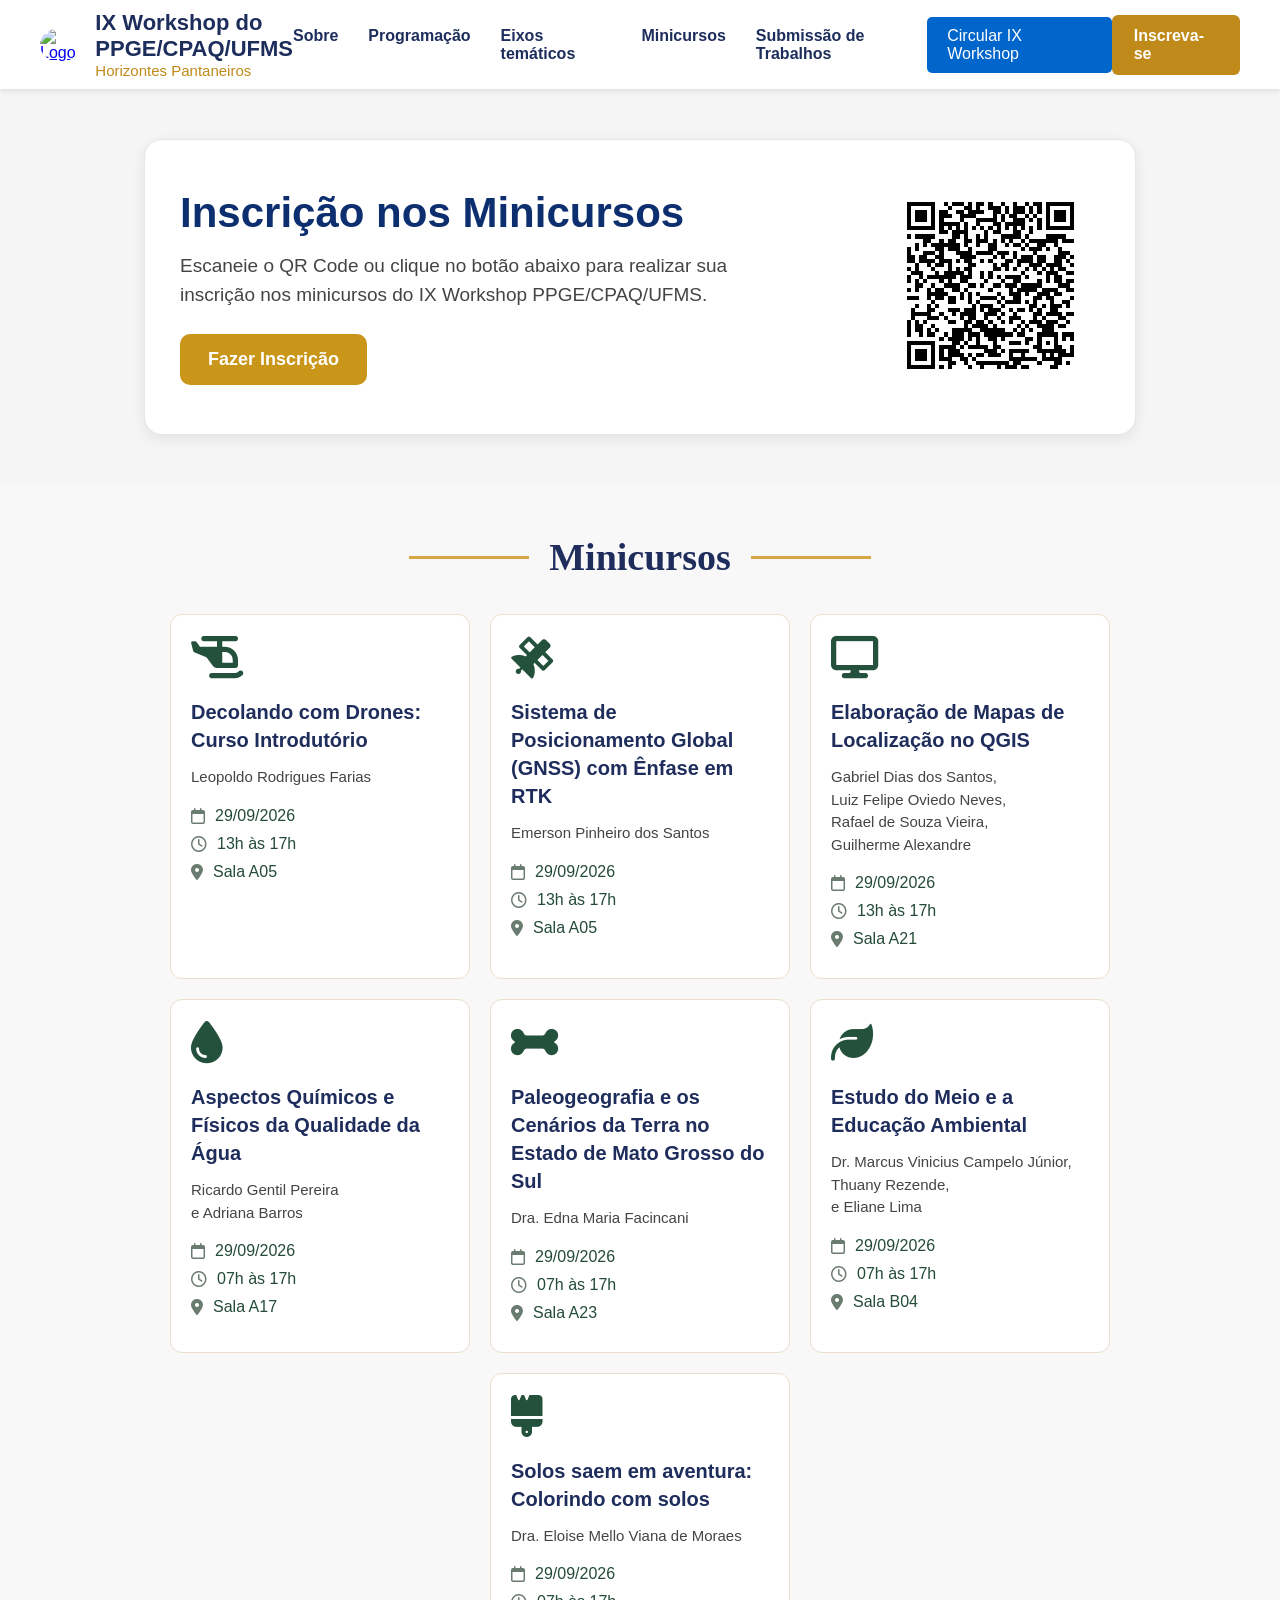
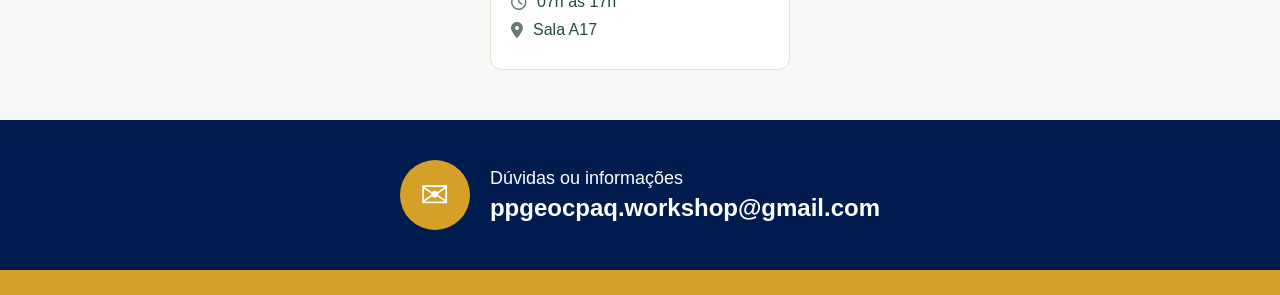
==== cursos.html @ 5948226b "Correções" ====
<!DOCTYPE html>
<html lang="pt-BR">
<head>
    <meta charset="UTF-8">
    <meta name="viewport" content="width=device-width, initial-scale=1.0">
    <title>IX Workshop do PPGEP/CPAQ/UFMS</title>
    <link rel="icon" href="img/logo2.png" type="image/png">
    <link rel="stylesheet" href="css/Style.css">
</head>
<body>
    <header>
    <div class="menu">

      <div class="logo-area">
        <a href="index.html">
        <img src="img/logo2.png" alt="Logo">
          </a>
        <div class="titulo">
          <h1>IX Workshop do<br>PPGE/CPAQ/UFMS</h1>
          <p>Horizontes Pantaneiros</p>
        </div>
      </div>
<button class="menu-toggle" onclick="document.querySelector('nav').classList.toggle('aberto')">
        <span></span>
        <span></span>
        <span></span>
      </button>

      <nav>
        <ul>
          <li><a href="sobre.html">Sobre</a></li>
          <li><a href="programacao.html">Programação</a></li>
          <li><a href="eixos.html">Eixos temáticos</a></li>
          <li><a href="cursos.html">Minicursos</a></li>
          <li><a href="submissao.html">Submissão de Trabalhos</a></li>
        </ul>
      </nav>
      <a href="docs/Circular_IX_Workshop.pdf" download class="circular">Circular IX Workshop</a>
      <a href="https://link.ufms.br/ixworkshop" class="btn">Inscreva-se</a>

    </div>
  </header>

  <main>

    <section class="inscricao-minicursos">

    <div class="inscricao-box">

        <div class="inscricao-texto">
            <h2>Inscrição nos Minicursos</h2>

            <p>
                Escaneie o QR Code ou clique no botão abaixo para realizar
                sua inscrição nos minicursos do IX Workshop PPGE/CPAQ/UFMS.
            </p>

            <a 
                href="https://link.ufms.br/inscminicursos"
                target="_blank"
                class="btn-inscricao-mini"
            >
                Fazer Inscrição
            </a>
        </div>

        <div class="qrcode-area">
            <img src="img/QRCodeMiniCursos.jpeg" alt="QR Code inscrição minicursos">
        </div>

    </div>

</section>
    <!-- FONT AWESOME -->
<link rel="stylesheet"
href="https://cdnjs.cloudflare.com/ajax/libs/font-awesome/6.5.1/css/all.min.css"/>

<section class="minicursos">

  <!-- TÍTULO -->
  <div class="minicursos-titulo">
    <div class="minicursos-linha"></div>
    <h2>Minicursos</h2>
    <div class="minicursos-linha"></div>
  </div>

  <!-- CARDS -->
  <div class="minicursos-cards">

    <!-- CARD 1 -->
    <div class="minicursos-card">

      <div class="minicursos-icone">
       <i class="fa-solid fa-helicopter"></i>
      </div>

      <h3>Decolando com Drones: Curso Introdutório</h3>

      <p class="minicursos-professor">
        Leopoldo Rodrigues Farias
      </p>

      <div class="minicursos-info">
        <p><i class="fa-regular fa-calendar"></i> 29/09/2026</p>
        <p><i class="fa-regular fa-clock"></i> 13h às 17h</p>
        <p><i class="fa-solid fa-location-dot"></i> Sala A05</p>
      </div>

    </div>

    <!-- CARD 2 -->
    <div class="minicursos-card">

      <div class="minicursos-icone">
        <i class="fa-solid fa-satellite"></i>
      </div>

      <h3>
        Sistema de Posicionamento Global (GNSS) com Ênfase em RTK
      </h3>

      <p class="minicursos-professor">
        Emerson Pinheiro dos Santos
      </p>

      <div class="minicursos-info">
        <p><i class="fa-regular fa-calendar"></i> 29/09/2026</p>
        <p><i class="fa-regular fa-clock"></i> 13h às 17h</p>
        <p><i class="fa-solid fa-location-dot"></i> Sala A05</p>
      </div>

    </div>

    <!-- CARD 3 -->
    <div class="minicursos-card">

      <div class="minicursos-icone">
        <i class="fa-solid fa-display"></i>
      </div>
      <h3>
        Elaboração de Mapas de Localização no QGIS
      </h3>
      <p class="minicursos-professor">
        Gabriel Dias dos Santos,<br>
        Luiz Felipe Oviedo Neves,<br>
        Rafael de Souza Vieira,<br>
        Guilherme Alexandre
      </p>
      <div class="minicursos-info">
        <p><i class="fa-regular fa-calendar"></i> 29/09/2026</p>
        <p><i class="fa-regular fa-clock"></i> 13h às 17h</p>
        <p><i class="fa-solid fa-location-dot"></i> Sala A21</p>
      </div>
    </div>

    <!-- CARD 4 -->
    <div class="minicursos-card">

      <div class="minicursos-icone">
        <i class="fa-solid fa-droplet"></i>
      </div>
      <h3>
        Aspectos Químicos e Físicos da Qualidade da Água
      </h3>
      <p class="minicursos-professor">
        Ricardo Gentil Pereira<br>
        e Adriana Barros
      </p>
      <div class="minicursos-info">
        <p><i class="fa-regular fa-calendar"></i> 29/09/2026</p>
        <p><i class="fa-regular fa-clock"></i> 07h às 17h</p>
        <p><i class="fa-solid fa-location-dot"></i> Sala A17</p>
      </div>
    </div>
    <!-- CARD 5 -->
    <div class="minicursos-card">

      <div class="minicursos-icone">
        <i class="fa-solid fa-bone"></i>
      </div>
      <h3>
        Paleogeografia e os Cenários da Terra no Estado de Mato Grosso do Sul
      </h3>
      <p class="minicursos-professor">
        Dra. Edna Maria Facincani
      </p>
      <div class="minicursos-info">
        <p><i class="fa-regular fa-calendar"></i> 29/09/2026</p>
        <p><i class="fa-regular fa-clock"></i> 07h às 17h</p>
        <p><i class="fa-solid fa-location-dot"></i> Sala A23</p>
      </div>
    </div>
    <!-- CARD 6 -->
    <div class="minicursos-card">

      <div class="minicursos-icone">
        <i class="fa-solid fa-leaf"></i>
      </div>
      <h3>
        Estudo do Meio e a Educação Ambiental
      </h3>
      <p class="minicursos-professor">
        Dr.  Marcus Vinicius Campelo Júnior,<br>
        Thuany Rezende,<br>
        e Eliane Lima
      </p>
      <div class="minicursos-info">
        <p><i class="fa-regular fa-calendar"></i> 29/09/2026</p>
        <p><i class="fa-regular fa-clock"></i> 07h às 17h</p>
        <p><i class="fa-solid fa-location-dot"></i> Sala B04</p>
      </div>
    </div>
    <!-- CARD 7 -->
    <div class="minicursos-card">

      <div class="minicursos-icone">
        <i class="fa-solid fa-brush"></i>
      </div>
      <h3>
        Solos saem em aventura: Colorindo com solos
      </h3>
      <p class="minicursos-professor">
        Dra. Eloise Mello Viana de Moraes
      </p>
      <div class="minicursos-info">
        <p><i class="fa-regular fa-calendar"></i> 29/09/2026</p>
        <p><i class="fa-regular fa-clock"></i> 07h às 17h</p>
        <p><i class="fa-solid fa-location-dot"></i> Sala A17</p>
      </div>
    </div>
  </div>
</section>
  </main>

  <footer class="rodape">
  <div class="conteudo-rodape">
    <div class="bloco esquerda">
      <div class="icone">
        ✉
      </div>
      <div class="texto">
        <p>Dúvidas ou informações</p>
        <h2>ppgeocpaq.workshop@gmail.com</h2>
      </div>
    </div>
  </div>
  <div class="faixa"></div>
  </footer>
</body>
</html>
---- css/Style.css ----
/*========================
Comun em todas as paginas
==========================*/
    *{
      margin: 0;
      padding: 0;
      box-sizing: border-box;
      font-family: Arial, Helvetica, sans-serif;
    }

    body{
      background: #f5f5f5;
      min-height: 100vh;
      display: flex;
      flex-direction: column;
    }

    header{
      width: 100%;
      background: white;
      box-shadow: 0 2px 5px rgba(0,0,0,0.1);
      padding: 10px 40px;
    }

    .menu{
      display: flex;
      align-items: center;
      justify-content: space-between;
    }

    .logo-area{
      display: flex;
      align-items: center;
      gap: 15px;
    }

    .logo-area img{
      width: 70px;
      height: 70px;
      border-radius: 50%;
    }

    .titulo h1{
      font-size: clamp(16px, 2.5vw, 22px);
      color: #1d2d5c;
    }

    .titulo p{
      color: #c08a1a;
      font-size: clamp(13px, 1.5vw, 15px);
    }

    /* LINKS */
    nav ul{
      display: flex;
      list-style: none;
      gap: 30px;
    }

    nav a{
      text-decoration: none;
      color: #1d2d5c;
      font-weight: bold;
      transition: 0.3s;
    }

    nav a:hover{
      color: #c08a1a;
    }

    /* MENU HAMBURGUER */
    .menu-toggle{
      display: none;
      flex-direction: column;
      cursor: pointer;
      gap: 5px;
      background: none;
      border: none;
      padding: 5px;
    }

    .menu-toggle span{
      display: block;
      width: 25px;
      height: 3px;
      background: #1d2d5c;
      border-radius: 3px;
      transition: 0.3s;
    }

    .circular{
      background: #0066cc;
      color: white;
      padding: 10px 20px;
      text-decoration: none;
      border-radius: 5px;
    }

    .btn-template{
      display: inline-block;
      background-color: #0056b3;
      color: white;
      padding: 12px 24px;
      border-radius: 8px;
      text-decoration: none;
      font-weight: bold;
      transition: 0.3s;
    }

    .btn-template:hover{
      background-color: #003d82;
    }

    .btn{
      background: #c08a1a;
      color: white;
      padding: 12px 22px;
      border-radius: 6px;
      text-decoration: none;
      font-weight: bold;
      transition: 0.3s;
    }

    .btn:hover{
      background: #a87410;
    }

    main{
      flex: 1;
    }

    .rodape{
      width: 100%;
      background: #001b4e;
      color: white;
      font-family: Arial, Helvetica, sans-serif;
    }

    .conteudo-rodape{
      display: flex;
      justify-content: center;
      align-items: center;
      gap: 50px;
      padding: 40px 80px;
      flex-wrap: wrap;
    }

    .bloco{
      display: flex;
      align-items: center;
      gap: 20px;
    }

    .icone{
      width: 70px;
      height: 70px;
      background: #d4a028;
      border-radius: 50%;
      display: flex;
      justify-content: center;
      align-items: center;
      font-size: 35px;
      flex-shrink: 0;
    }

    .texto p{
      font-size: 18px;
      margin-bottom: 5px;
    }

    .texto h2{
      font-size: 24px;
    }

    .faixa{
      width: 100%;
      height: 25px;
      background: #d4a028;
    }

/*===================
Pagina inicial
=====================*/
    #desclog{
      width: 100%;
      height: auto;
      display: block;
    }
    /* 
   REVISTAS PARCEIRAS
 */

.revistas{
    padding: 50px 20px;
    background: #ffffff;
}

.revistas-grid{
    max-width: 1400px;
    margin: 0 auto;

    display: grid;
    grid-template-columns: repeat(auto-fit, minmax(220px, 1fr));
    gap: 25px;
}

.revista-card{
    background: #fff;
    border: 1px solid #eadfcb;
    border-radius: 12px;

    height: 170px;

    display: flex;
    justify-content: center;
    align-items: center;

    padding: 20px;

    transition: .3s;
}

.revista-card:hover{
    transform: translateY(-5px);
    box-shadow: 0 5px 15px rgba(0,0,0,.1);
}

.revista-card img{
    width: 100%;
    height: 100%;
    object-fit: contain;
}
/*=====================
Pagina Sobre
========================*/

    .sobre{
      width: 100%;
      min-height: 600px;
      position: relative;
      display: flex;
      justify-content: center;
      align-items: center;
      padding: 80px 20px;
      background: #f8f8f8;
      overflow: hidden;
    }

    /* ONDAS ESQUERDA */
    .ondas{
      position: absolute;
      left: 0;
      top: 0;
      width: 350px;
      height: 100%;
      background-image: url("../img/ondas.png");
      background-repeat: no-repeat;
      background-size: cover;
      opacity: 0.15;
    }

    /* CONTEÚDO */
    .conteudo-sobre{
      max-width: 700px;
      margin: 0 auto;
      z-index: 2;
    }

    .conteudo-sobre h2{
      text-align: center;
      color: #0c2b63;
      font-size: clamp(28px, 5vw, 40px);
      margin-bottom: 25px;
      position: relative;
    }

    /* LINHAS AO LADO DO TÍTULO */
    .conteudo-sobre h2::before,
    .conteudo-sobre h2::after{
      content: "";
      width: 60px;
      height: 3px;
      background: #d4a028;
      position: absolute;
      top: 50%;
    }

    .conteudo-sobre h2::before{
      left: -80px;
    }

    .conteudo-sobre h2::after{
      right: -80px;
    }

    .conteudo-sobre p{
      text-align: justify;
      font-size: clamp(16px, 2vw, 18px);
      line-height: 1.8;
      color: #444;
      margin-bottom: 20px;
    }

    /* GARÇA */
    .garca{
      position: absolute;
      right: 80px;
      bottom: 80px;
      opacity: 0.9;
    }

    .garca img{
      width: 350px;
    }

/*======================
Pagina Programação
=======================*/
    .programacao{
      width: 100%;
      padding: 80px 20px;
    }

    /* TÍTULO */
    .titulo-programacao{
      display: flex;
      align-items: center;
      justify-content: center;
      gap: 20px;
      margin-bottom: 50px;
      flex-wrap: wrap;
    }

    .titulo-programacao h2{
      font-size: clamp(28px, 5vw, 42px);
      color: #0c2b63;
      text-align: center;
    }

    .linha{
      width: 80px;
      height: 3px;
      background: #d4a028;
    }

    /* CARDS */
    .cards{
      display: flex;
      justify-content: center;
      gap: 25px;
      flex-wrap: wrap;
    }

    /* CARD */
    .card{
      width: 340px;
      border-radius: 12px;
      overflow: hidden;
      border: 1px solid #e7d8b8;
      background: white;
      box-shadow: 0 2px 8px rgba(0,0,0,0.05);
    }

    /* TOPO */
    .topo-card{
      background: #001b5e;
      color: white;
      text-align: center;
      padding: 18px;
      font-size: 20px;
      font-weight: bold;
    }

    /* CONTEÚDO */
    .conteudo-card{
      padding: 30px;
    }

    /* ITEM */
    .item{
      display: flex;
      gap: 25px;
      align-items: flex-start;
    }

    .item h4{
      min-width: 70px;
      color: #0c2b63;
      font-size: 22px;
    }

    .item p{
      color: #333;
      line-height: 1.7;
    }

    /* LINHA */
    .divisor{
      width: 100%;
      height: 1px;
      background: #e5d6b5;
      margin: 25px 0;
    }

/* =========================
   PAGINA EIXOS TEMÁTICOS
========================= */

    .eixos{
      padding: 40px 20px;
      background: #f8f8f8;
    }

    .eixos-titulo{
      display: flex;
      align-items: center;
      justify-content: center;
      gap: 20px;
      margin-bottom: 35px;
      flex-wrap: wrap;
    }

    .eixos-linha{
      width: 120px;
      height: 3px;
      background: #d7a544;
    }

    .eixos-titulo h2{
      font-size: clamp(26px, 4vw, 38px);
      color: #1f2d5c;
      font-family: Georgia, serif;
      text-align: center;
    }

    .eixos-cards{
      display: flex;
      gap: 18px;
      flex-wrap: wrap;
      justify-content: center;
    }

    .eixos-card{
      background: #fff;
      border: 1px solid #eadfcb;
      border-radius: 12px;
      width: 250px;
      padding: 20px;
      display: flex;
      align-items: flex-start;
      gap: 15px;
      transition: 0.3s;
    }

    .eixos-card:hover{
      transform: translateY(-5px);
      box-shadow: 0 5px 15px rgba(0,0,0,0.1);
    }

    .eixos-icone{
      min-width: 55px;
      height: 55px;
      background: #315c24;
      border-radius: 50%;
      display: flex;
      align-items: center;
      justify-content: center;
      color: #fff;
      font-size: 24px;
    }

    .eixos-texto h3{
      color: #315c24;
      font-size: 22px;
      margin-bottom: 8px;
    }

    .eixos-texto p{
      color: #2d2d2d;
      font-size: 16px;
      line-height: 1.4;
      font-weight: 600;
    }

/* =========================
   PAGINA MINICURSOS
========================= */

    .minicursos{
      padding: 50px 20px;
      background: #f8f8f8;
    }

    /* TÍTULO */
    .minicursos-titulo{
      display: flex;
      align-items: center;
      justify-content: center;
      gap: 20px;
      margin-bottom: 35px;
      flex-wrap: wrap;
    }

    .minicursos-linha{
      width: 120px;
      height: 3px;
      background: #d7a544;
    }

    .minicursos-titulo h2{
      font-size: clamp(26px, 4vw, 38px);
      color: #1f2d5c;
      font-family: Georgia, serif;
      text-align: center;
    }

    /* CARDS */
    .minicursos-cards{
      display: flex;
      gap: 20px;
      flex-wrap: wrap;
      justify-content: center;
    }

    .minicursos-card{
      width: 300px;
      background: #fff;
      border: 1px solid #eadfcb;
      border-radius: 12px;
      padding: 20px;
      transition: 0.3s;
    }

    .minicursos-card:hover{
      transform: translateY(-5px);
      box-shadow: 0 5px 15px rgba(0,0,0,0.08);
    }

    /* ÍCONE */
    .minicursos-icone{
      font-size: 42px;
      color: #24513b;
      margin-bottom: 15px;
    }

    /* TÍTULO CARD */
    .minicursos-card h3{
      color: #1f2d5c;
      font-size: 20px;
      line-height: 1.4;
      margin-bottom: 12px;
    }

    /* PROFESSOR */
    .minicursos-professor{
      color: #444;
      font-size: 15px;
      line-height: 1.5;
      margin-bottom: 18px;
    }

    /* INFORMAÇÕES */
    .minicursos-info p{
      color: #244b36;
      font-size: 16px;
      margin-bottom: 10px;
      display: flex;
      align-items: center;
      gap: 10px;
    }

    .minicursos-info i{
      color: #6a7c6f;
    }

    .inscricao-minicursos{
      width: 100%;
      display: flex;
      justify-content: center;
      margin: 50px 0;
      padding: 0 20px;
    }

    .inscricao-box{
      width: 80%;
      background: #ffffff;
      border-radius: 18px;
      padding: 35px;
      display: flex;
      justify-content: space-between;
      align-items: center;
      gap: 40px;
      box-shadow: 0 4px 14px rgba(0,0,0,0.08);
      border: 1px solid #e6e6e6;
      flex-wrap: wrap;
    }

    .inscricao-texto h2{
      font-size: clamp(28px, 4vw, 42px);
      color: #0d2f6f;
      margin-bottom: 15px;
    }

    .inscricao-texto p{
      font-size: clamp(16px, 2vw, 19px);
      color: #444;
      max-width: 600px;
      line-height: 1.5;
      margin-bottom: 25px;
    }

    .btn-inscricao-mini{
      display: inline-block;
      background: #c9961a;
      color: white;
      padding: 15px 28px;
      border-radius: 10px;
      text-decoration: none;
      font-size: 18px;
      font-weight: bold;
      transition: 0.3s;
    }

    .btn-inscricao-mini:hover{
      background: #a97f14;
      transform: translateY(-2px);
    }

    .qrcode-area img{
      width: 220px;
      height: 220px;
      border-radius: 10px;
      background: white;
      padding: 10px;
    }

/* =========================
   SUBMISSÃO
========================= */

    .submissao{
      padding: 50px 20px;
      background: #f8f8f8;
    }

    .submissao-regras{
      display: flex;
      flex-wrap: wrap;
      justify-content: center;
      gap: 18px;
      margin-bottom: 40px;
    }

    .submissao-regra{
      width: 260px;
      background: #fff;
      border: 1px solid #eadfcb;
      border-radius: 12px;
      padding: 20px;
      display: flex;
      align-items: center;
      gap: 15px;
    }

    .submissao-regra i{
      font-size: 38px;
      color: #1f4d36;
      flex-shrink: 0;
    }

    .submissao-regra p{
      font-size: 16px;
      color: #1f2d5c;
      font-weight: 600;
      line-height: 1.4;
    }

    .submissao-cards{
      display: flex;
      gap: 30px;
      justify-content: center;
      flex-wrap: wrap;
    }

    /* CARD */
    .submissao-card{
      width: 420px;
      background: #fff;
      border-radius: 14px;
      overflow: hidden;
      border: 1px solid #eadfcb;
    }

    /* TOPO */
    .submissao-topo{
      padding: 18px;
    }

    .submissao-topo h2{
      color: #fff;
      font-size: clamp(22px, 3vw, 30px);
      font-family: Georgia, serif;
    }

    .verde{
      background: #1f4d36;
    }

    .azul{
      background: #072d63;
    }

    /* CONTEÚDO */
    .submissao-conteudo{
      padding: 25px;
    }

    /* DATAS */
    .submissao-item{
      display: flex;
      gap: 18px;
      margin-bottom: 28px;
    }

    .submissao-item i{
      color: #4b6b5a;
      font-size: 22px;
      margin-top: 5px;
      flex-shrink: 0;
    }

    .submissao-item p{
      color: #444;
      font-size: 17px;
      margin-bottom: 6px;
      line-height: 1.4;
    }

    .submissao-item span{
      font-size: clamp(24px, 4vw, 34px);
      font-weight: bold;
      color: #1f2d5c;
    }

    /* MODALIDADES */
    .submissao-modalidade{
      display: flex;
      gap: 20px;
      margin-bottom: 35px;
    }

    .submissao-modalidade i{
      font-size: 45px;
      color: #072d63;
      flex-shrink: 0;
    }

    .submissao-modalidade h3{
      font-size: clamp(22px, 3vw, 28px);
      color: #1f2d5c;
      margin-bottom: 8px;
    }

    .submissao-modalidade p{
      font-size: 18px;
      color: #444;
      line-height: 1.4;
    }

    .templates-section{
      width: 100%;
      display: flex;
      justify-content: center;
      margin: 40px 0;
      padding: 0 20px;
    }

    .templates-box{
      width: 80%;
      background: #ffffff;
      border-radius: 16px;
      padding: 30px;
      display: flex;
      justify-content: space-between;
      align-items: center;
      gap: 20px;
      box-shadow: 0 4px 12px rgba(0,0,0,0.08);
      border: 1px solid #e5e5e5;
      flex-wrap: wrap;
    }

    .templates-text h2{
      color: #0d2f6f;
      font-size: clamp(24px, 3.5vw, 32px);
      margin-bottom: 10px;
    }

    .templates-text p{
      color: #444;
      font-size: clamp(15px, 2vw, 18px);
      max-width: 600px;
    }

    .btn-template-download{
      background: #0057c2;
      color: white;
      padding: 16px 28px;
      border-radius: 10px;
      text-decoration: none;
      font-weight: bold;
      font-size: 18px;
      transition: 0.3s;
      white-space: nowrap;
    }

    .btn-template-download:hover{
      background: #003f8f;
      transform: translateY(-2px);
    }

/* =========================
   MEDIA QUERIES
========================= */

/* Tablet (até 900px) */
@media (max-width: 900px){

  /* SOBRE */
  .sobre{
    flex-direction: column;
    text-align: center;
    padding: 40px 20px;
  }

  .garca{
    position: static;
    margin-top: 30px;
  }

  .garca img{
    width: 250px;
  }

  .conteudo-sobre h2::before,
  .conteudo-sobre h2::after{
    display: none;
  }

}

/* Mobile (até 768px) */
@media (max-width: 768px){

  /* HEADER */
  header{
    padding: 10px 20px;
    position: relative;
  }

  .menu{
    flex-wrap: wrap;
    gap: 10px;
  }

  .menu-toggle{
    display: flex;
  }

  nav{
    width: 100%;
    display: none;
  }

  nav.aberto{
    display: block;
  }

  nav ul{
    flex-direction: column;
    gap: 12px;
    padding: 15px 0;
  }

  nav ul li{
    text-align: center;
  }

  /* RODAPÉ */
  .conteudo-rodape{
    flex-direction: column;
    gap: 25px;
    padding: 30px 20px;
    text-align: center;
  }

  .bloco{
    flex-direction: column;
    align-items: center;
  }

  .texto h2{
    font-size: 20px;
  }

  .texto p{
    font-size: 15px;
  }

  /* PROGRAMAÇÃO */
  .card{
    width: 100%;
  }

  /* EIXOS TEMÁTICOS */
  .eixos-linha{
    width: 60px;
  }

  .eixos-card{
    width: 100%;
  }

  /* MINICURSOS */
  .minicursos-linha{
    width: 60px;
  }

  .minicursos-card{
    width: 100%;
  }

  /* INSCRIÇÃO */
  .inscricao-box{
    width: 100%;
    flex-direction: column;
    text-align: center;
    padding: 25px 20px;
  }

  .qrcode-area img{
    width: 160px;
    height: 160px;
  }

  /* TEMPLATES */
  .templates-box{
    width: 100%;
    flex-direction: column;
    text-align: center;
  }

  /* SUBMISSÃO */
  .submissao-regra{
    width: 100%;
  }

  .submissao-card{
    width: 100%;
  }

  .submissao-modalidade{
    flex-direction: column;
    align-items: flex-start;
    gap: 10px;
  }

}

/* Mobile pequeno (até 480px) */
@media (max-width: 480px){

  .logo-area img{
    width: 50px;
    height: 50px;
  }

  .icone{
    width: 55px;
    height: 55px;
    font-size: 26px;
  }

  .btn-inscricao-mini,
  .btn-template-download{
    width: 100%;
    text-align: center;
    font-size: 16px;
    padding: 14px 20px;
  }

  .btn{
    padding: 10px 16px;
    font-size: 14px;
  }

  .conteudo-card{
    padding: 20px;
  }

  .item h4{
    min-width: 55px;
    font-size: 18px;
  }

}
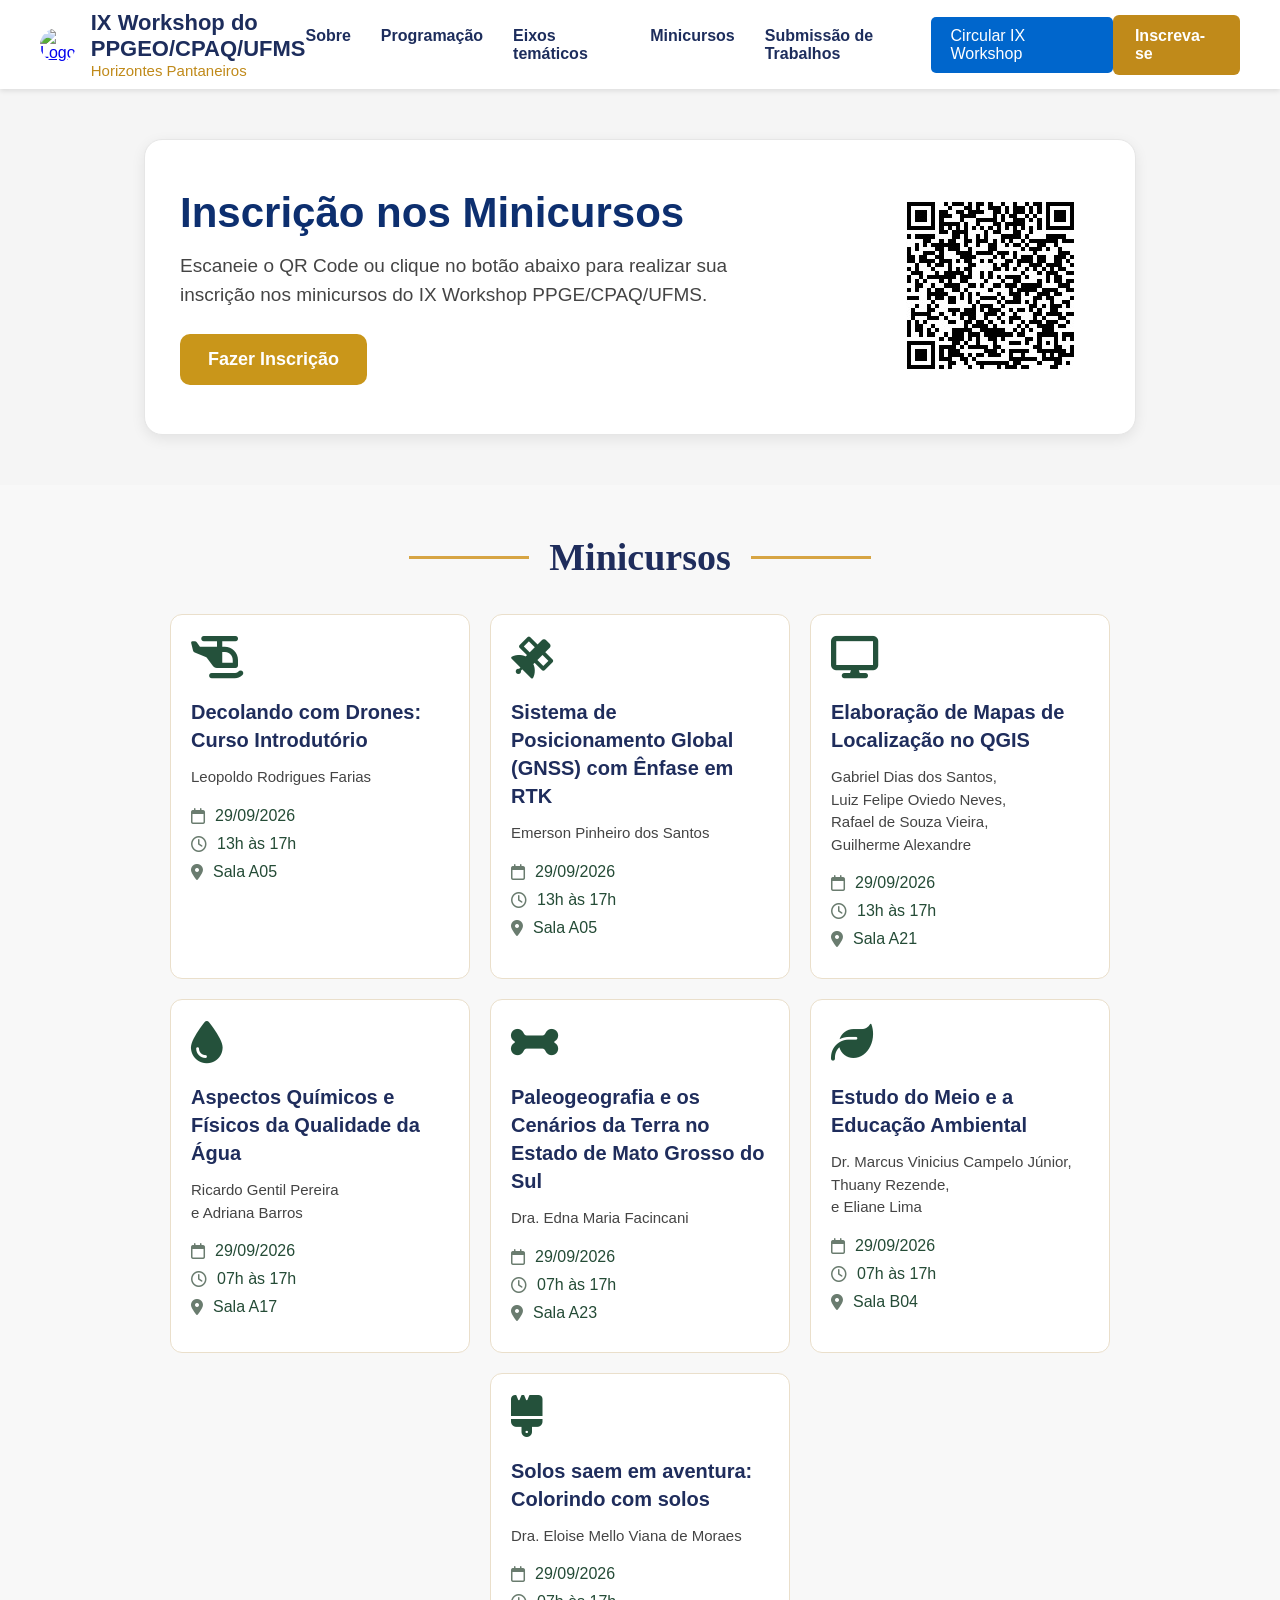
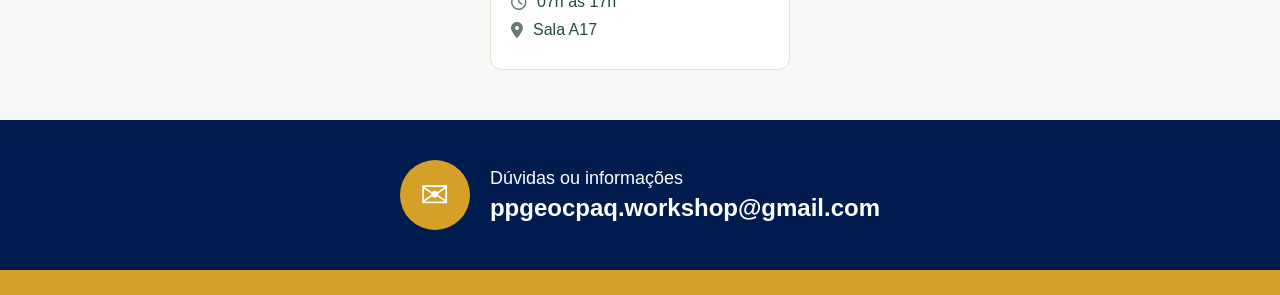
==== commit d3b03af1: "Correções" ====
--- a/cursos.html
+++ b/cursos.html
@@ -3,7 +3,7 @@
 <head>
     <meta charset="UTF-8">
     <meta name="viewport" content="width=device-width, initial-scale=1.0">
-    <title>IX Workshop do PPGEP/CPAQ/UFMS</title>
+    <title>IX Workshop do PPGEO/CPAQ/UFMS</title>
     <link rel="icon" href="img/logo2.png" type="image/png">
     <link rel="stylesheet" href="css/Style.css">
 </head>
@@ -16,7 +16,7 @@
         <img src="img/logo2.png" alt="Logo">
           </a>
         <div class="titulo">
-          <h1>IX Workshop do<br>PPGE/CPAQ/UFMS</h1>
+          <h1>IX Workshop do<br>PPGEO/CPAQ/UFMS</h1>
           <p>Horizontes Pantaneiros</p>
         </div>
       </div>
--- a/css/Style.css
+++ b/css/Style.css
@@ -401,6 +401,46 @@
       background: #e5d6b5;
       margin: 25px 0;
     }
+    .palestrante{
+    text-align: center;
+}
+
+.palestrante img{
+    width: 120px;
+    height: 120px;
+    border-radius: 50%;
+    object-fit: cover;
+    border: 4px solid #d4a028;
+    margin-bottom: 15px;
+}
+
+.palestrantes-duplo{
+    display: flex;
+    justify-content: center;
+    gap: 20px;
+    margin-bottom: 15px;
+    flex-wrap: wrap;
+}
+
+.foto-palestrante{
+    text-align: center;
+}
+
+.foto-palestrante img{
+    width: 90px;
+    height: 90px;
+    border-radius: 50%;
+    object-fit: cover;
+    border: 3px solid #d4a028;
+}
+
+.foto-palestrante span{
+    display: block;
+    margin-top: 8px;
+    font-size: 13px;
+    color: #0c2b63;
+    font-weight: bold;
+}
 
 /* =========================
    PAGINA EIXOS TEMÁTICOS
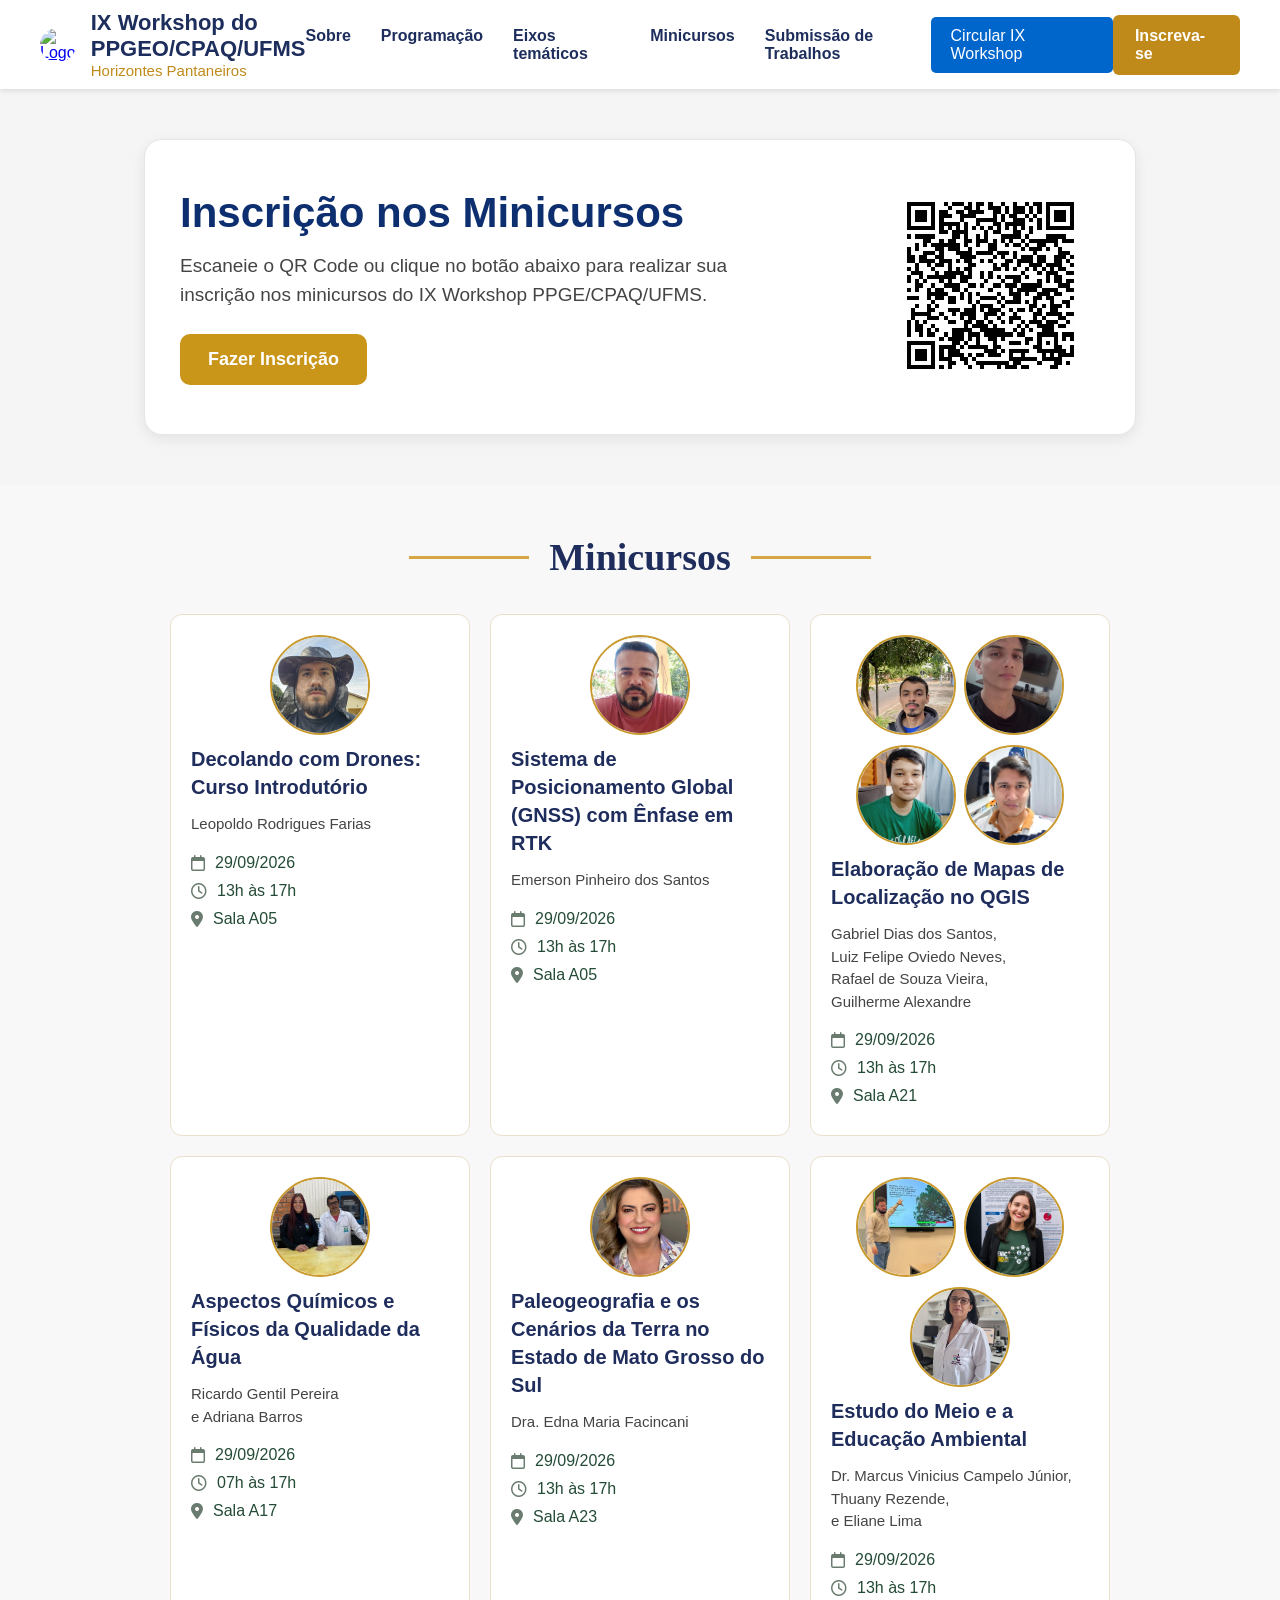
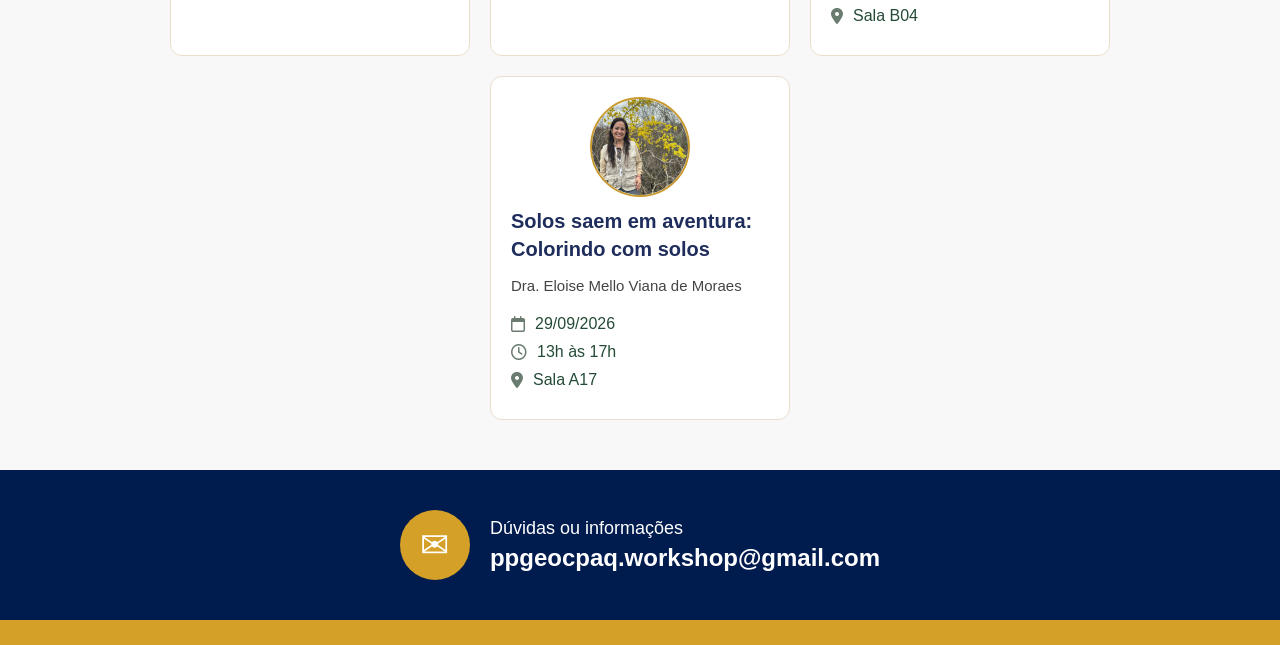
==== commit ce8f3334: "Correções" ====
--- a/cursos.html
+++ b/cursos.html
@@ -90,8 +90,8 @@
     <!-- CARD 1 -->
     <div class="minicursos-card">
 
-      <div class="minicursos-icone">
-       <i class="fa-solid fa-helicopter"></i>
+      <div class="minicursos-fotos">
+       <img src="img/Leopoldo-drone.jpg" alt="Foto do palestrante Leopoldo Rodrigues Farias">
       </div>
 
       <h3>Decolando com Drones: Curso Introdutório</h3>
@@ -111,8 +111,8 @@
     <!-- CARD 2 -->
     <div class="minicursos-card">
 
-      <div class="minicursos-icone">
-        <i class="fa-solid fa-satellite"></i>
+      <div class="minicursos-fotos">
+        <img src="img/Emerson-SistPosiGlob.jpg" alt="Foto Emerson">
       </div>
 
       <h3>
@@ -134,8 +134,13 @@
     <!-- CARD 3 -->
     <div class="minicursos-card">
 
-      <div class="minicursos-icone">
-        <i class="fa-solid fa-display"></i>
+      <div class="minicursos-fotos">
+        <img src="img/Guilherme-qgis.png" alt="Foto Guilherme">
+        <img src="img/gabriel-qgis.png" alt="Foto Gabriel">
+      </div>
+      <div class="minicursos-fotos">
+        <img src="img/rafael-qgis.png" alt="Foto Rafael">
+        <img src="img/luiz-qgis.png" alt="Foto Luiz">
       </div>
       <h3>
         Elaboração de Mapas de Localização no QGIS
@@ -156,8 +161,8 @@
     <!-- CARD 4 -->
     <div class="minicursos-card">
 
-      <div class="minicursos-icone">
-        <i class="fa-solid fa-droplet"></i>
+      <div class="minicursos-fotos">
+        <img src="img/Ricardo-Adriana-QualiAgua.jpg" alt="Foto Ricardo e Adriana">
       </div>
       <h3>
         Aspectos Químicos e Físicos da Qualidade da Água
@@ -175,8 +180,8 @@
     <!-- CARD 5 -->
     <div class="minicursos-card">
 
-      <div class="minicursos-icone">
-        <i class="fa-solid fa-bone"></i>
+      <div class="minicursos-fotos">
+        <img src="img/Edna-Paleogeo.jpg" alt="Foto Professora Edna Maria">
       </div>
       <h3>
         Paleogeografia e os Cenários da Terra no Estado de Mato Grosso do Sul
@@ -186,15 +191,19 @@
       </p>
       <div class="minicursos-info">
         <p><i class="fa-regular fa-calendar"></i> 29/09/2026</p>
-        <p><i class="fa-regular fa-clock"></i> 07h às 17h</p>
+        <p><i class="fa-regular fa-clock"></i> 13h às 17h</p>
         <p><i class="fa-solid fa-location-dot"></i> Sala A23</p>
       </div>
     </div>
     <!-- CARD 6 -->
     <div class="minicursos-card">
 
-      <div class="minicursos-icone">
-        <i class="fa-solid fa-leaf"></i>
+      <div class="minicursos-fotos">
+        <img src="img/Marcus-Vinicius-estudMeio.jpg" alt="Foto de Professor Marcus Vinicius">
+        <img src="img/Thuany-estudMeio.jpg" alt="Foto de Thuany">
+      </div>
+      <div class="minicursos-fotos">
+        <img src="img/Eliane-estudMeio.jpg" alt="Foto de Eliane">
       </div>
       <h3>
         Estudo do Meio e a Educação Ambiental
@@ -206,15 +215,15 @@
       </p>
       <div class="minicursos-info">
         <p><i class="fa-regular fa-calendar"></i> 29/09/2026</p>
-        <p><i class="fa-regular fa-clock"></i> 07h às 17h</p>
+        <p><i class="fa-regular fa-clock"></i> 13h às 17h</p>
         <p><i class="fa-solid fa-location-dot"></i> Sala B04</p>
       </div>
     </div>
     <!-- CARD 7 -->
     <div class="minicursos-card">
 
-      <div class="minicursos-icone">
-        <i class="fa-solid fa-brush"></i>
+      <div class="minicursos-fotos">
+        <img src="img/Eloise-Solos.jpg" alt="Foto Eloisa">
       </div>
       <h3>
         Solos saem em aventura: Colorindo com solos
@@ -224,7 +233,7 @@
       </p>
       <div class="minicursos-info">
         <p><i class="fa-regular fa-calendar"></i> 29/09/2026</p>
-        <p><i class="fa-regular fa-clock"></i> 07h às 17h</p>
+        <p><i class="fa-regular fa-clock"></i> 13h às 17h</p>
         <p><i class="fa-solid fa-location-dot"></i> Sala A17</p>
       </div>
     </div>
--- a/css/Style.css
+++ b/css/Style.css
@@ -576,6 +576,21 @@
       box-shadow: 0 5px 15px rgba(0,0,0,0.08);
     }
 
+    /* FOTO */
+    .minicursos-fotos {
+    display: flex;
+    justify-content: center;
+    gap: 8px;
+    margin-bottom: 10px;
+    }
+
+    .minicursos-fotos img {
+    width: 100px;
+    height: 100px;
+    border-radius: 50%;
+    object-fit: cover;
+    border: 2px solid #c99a2e;
+    }
     /* ÍCONE */
     .minicursos-icone{
       font-size: 42px;
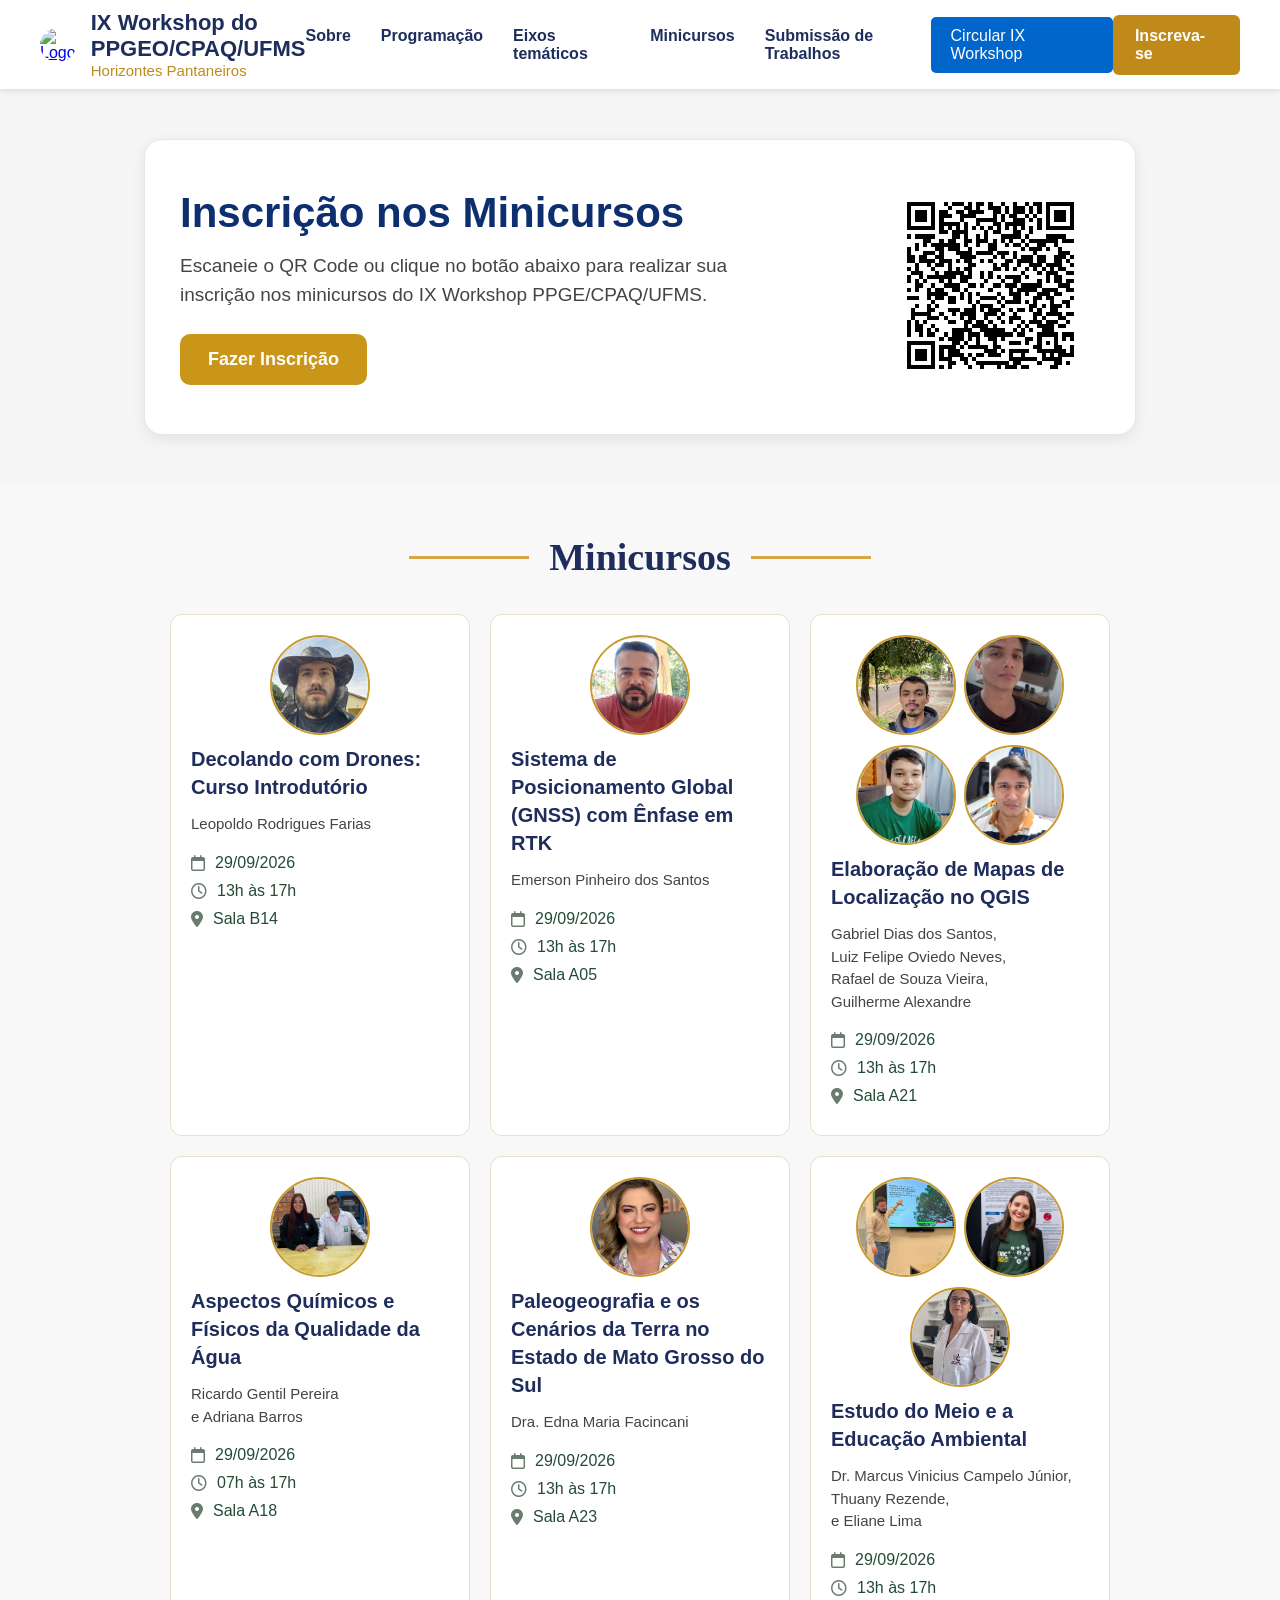
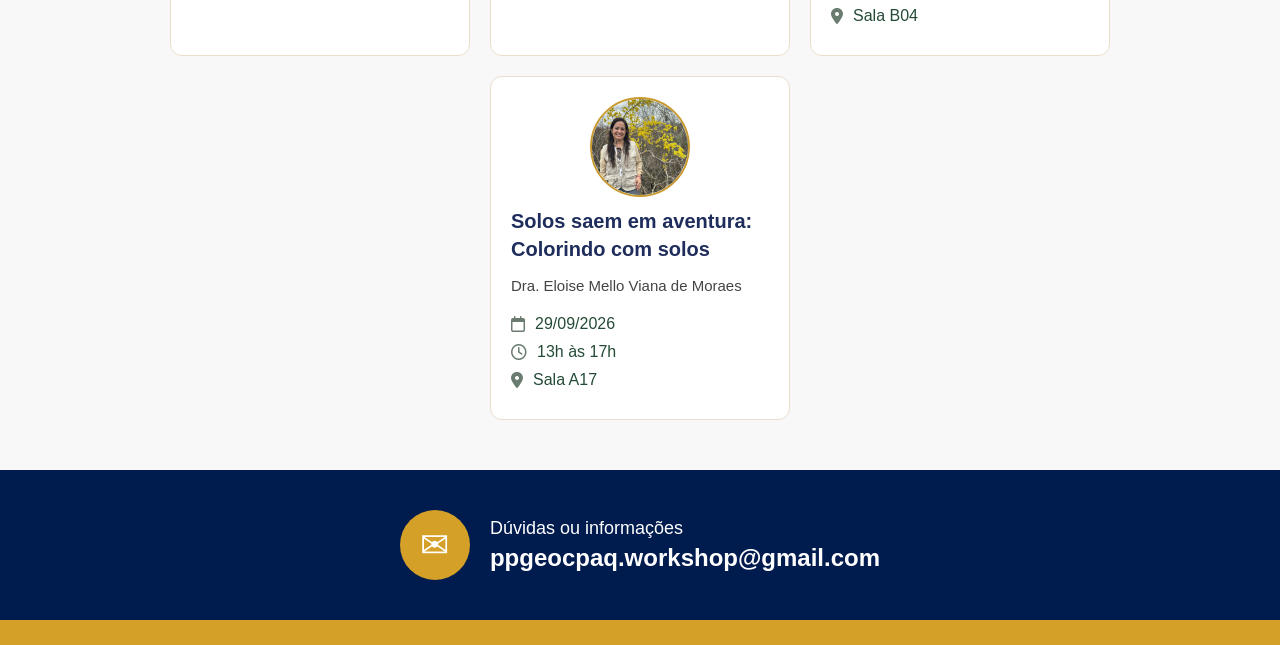
==== commit 9590b2c2: "Correções" ====
--- a/cursos.html
+++ b/cursos.html
@@ -103,7 +103,7 @@
       <div class="minicursos-info">
         <p><i class="fa-regular fa-calendar"></i> 29/09/2026</p>
         <p><i class="fa-regular fa-clock"></i> 13h às 17h</p>
-        <p><i class="fa-solid fa-location-dot"></i> Sala A05</p>
+        <p><i class="fa-solid fa-location-dot"></i> Sala B14</p>
       </div>
 
     </div>
@@ -174,7 +174,7 @@
       <div class="minicursos-info">
         <p><i class="fa-regular fa-calendar"></i> 29/09/2026</p>
         <p><i class="fa-regular fa-clock"></i> 07h às 17h</p>
-        <p><i class="fa-solid fa-location-dot"></i> Sala A17</p>
+        <p><i class="fa-solid fa-location-dot"></i> Sala A18</p>
       </div>
     </div>
     <!-- CARD 5 -->
--- a/css/Style.css
+++ b/css/Style.css
@@ -591,13 +591,7 @@
     object-fit: cover;
     border: 2px solid #c99a2e;
     }
-    /* ÍCONE */
-    .minicursos-icone{
-      font-size: 42px;
-      color: #24513b;
-      margin-bottom: 15px;
-    }
-
+    
     /* TÍTULO CARD */
     .minicursos-card h3{
       color: #1f2d5c;
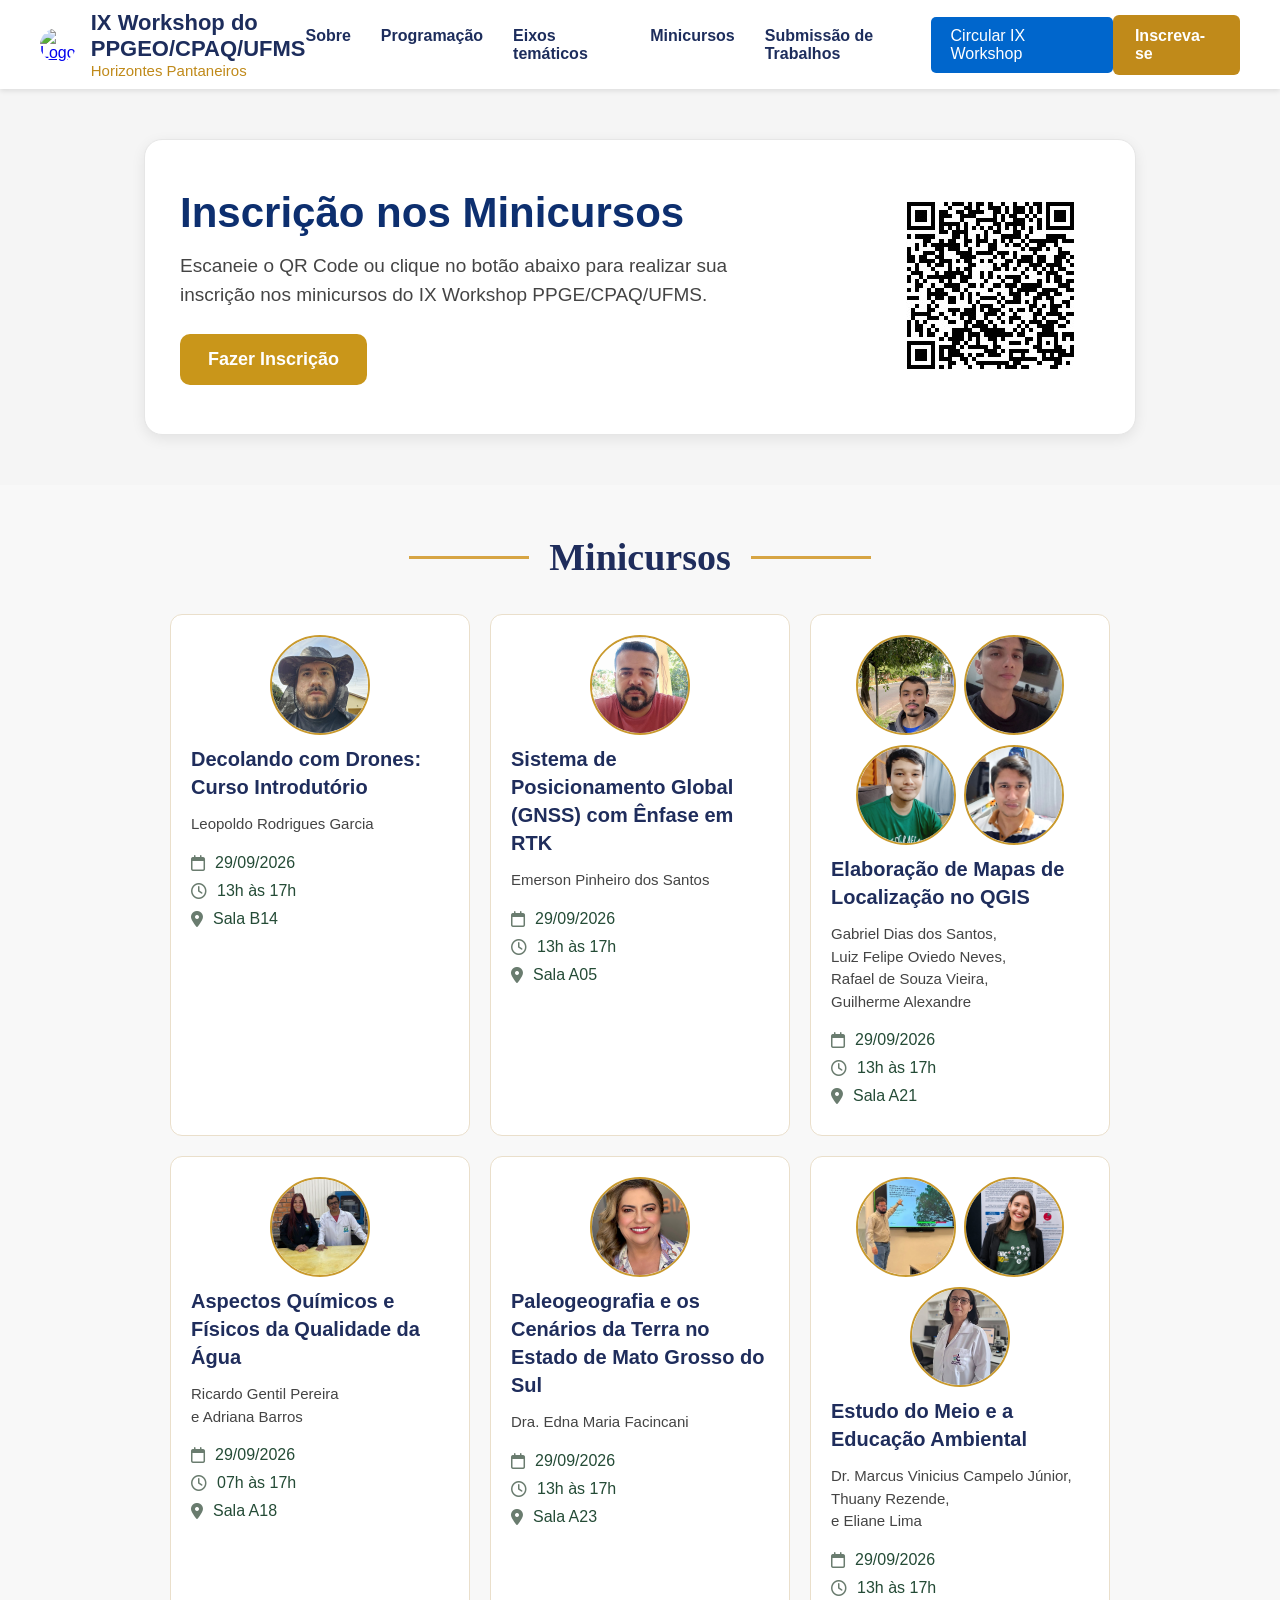
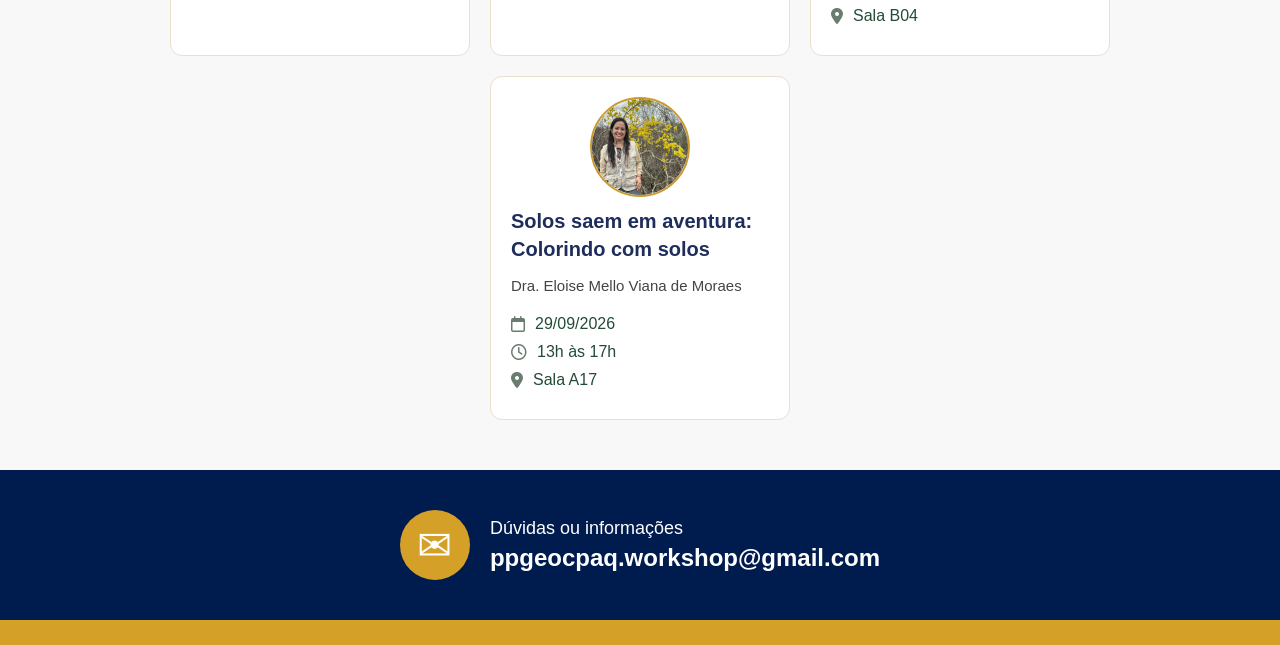
==== commit 251bc8fa: "Correções" ====
--- a/cursos.html
+++ b/cursos.html
@@ -97,7 +97,7 @@
       <h3>Decolando com Drones: Curso Introdutório</h3>
 
       <p class="minicursos-professor">
-        Leopoldo Rodrigues Farias
+        Leopoldo Rodrigues Garcia
       </p>
 
       <div class="minicursos-info">
--- a/css/Style.css
+++ b/css/Style.css
@@ -181,6 +181,67 @@
 /*===================
 Pagina inicial
 =====================*/
+/* Aviso de Prorrogação*/
+
+.aviso-prorrogacao{
+    width:100%;
+    background:#b71c1c;
+    padding:18px 0;
+}
+
+.container-aviso{
+    max-width:1200px;
+    margin:auto;
+    display:flex;
+    align-items:center;
+    justify-content:space-between;
+    gap:25px;
+    color:#fff;
+    padding:0 20px;
+    flex-wrap:wrap;
+}
+
+.icone{
+    font-size:42px;
+}
+
+.texto-aviso{
+    flex:1;
+}
+
+.texto-aviso h2{
+    margin:0;
+    font-size:30px;
+    font-weight:700;
+}
+
+.texto-aviso p{
+    margin-top:8px;
+    font-size:18px;
+    line-height:1.5;
+}
+
+.data-aviso{
+    background:#fff;
+    color:#b71c1c;
+    padding:15px 25px;
+    border-radius:10px;
+    text-align:center;
+    min-width:220px;
+    box-shadow:0 4px 10px rgba(0,0,0,.2);
+}
+
+.data-aviso span{
+    display:block;
+    font-size:16px;
+    font-weight:600;
+    margin-bottom:5px;
+}
+
+.data-aviso strong{
+    font-size:36px;
+    font-weight:800;
+}
     #desclog{
       width: 100%;
       height: auto;
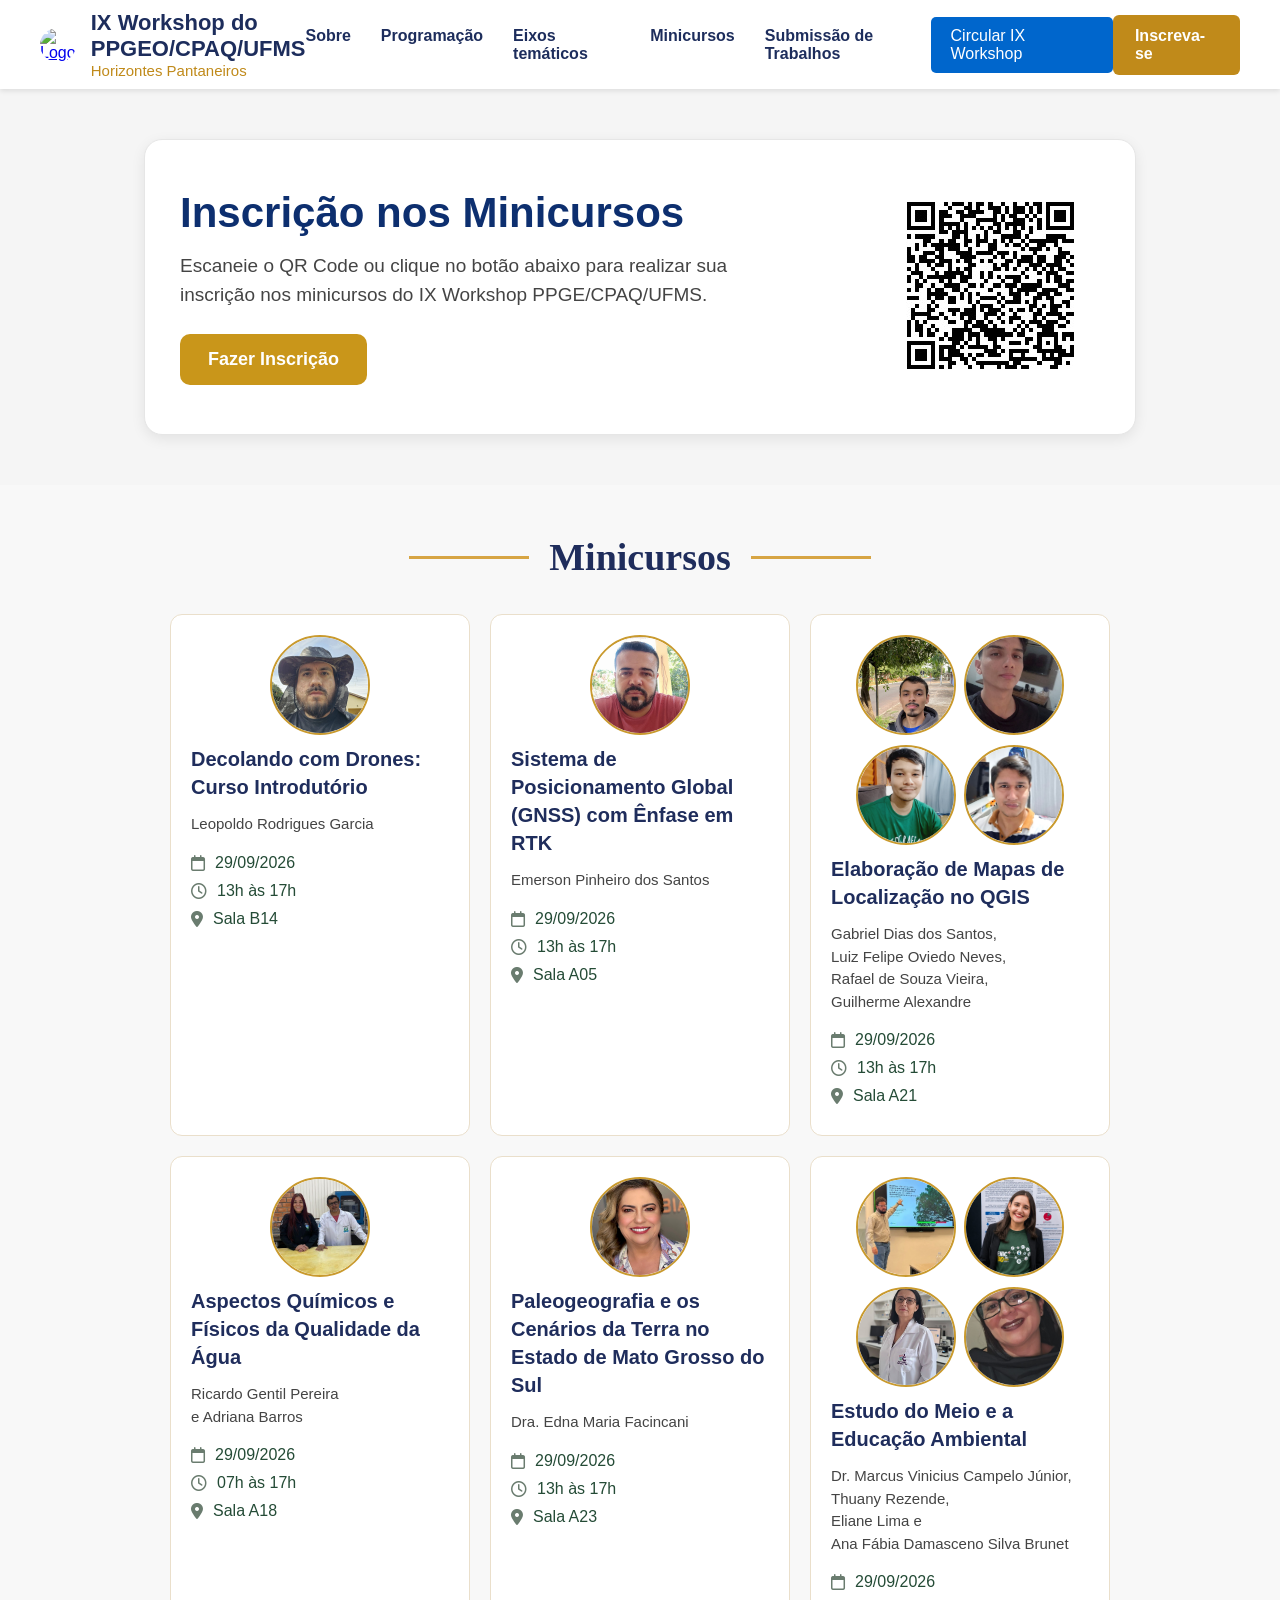
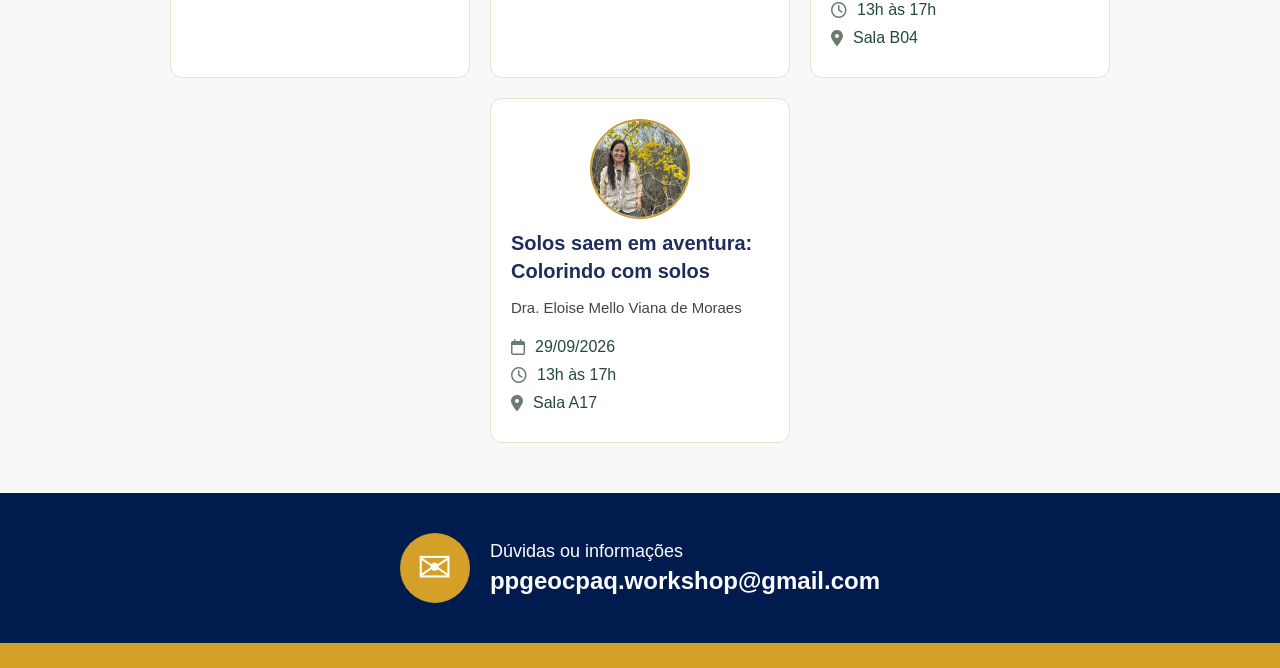
==== commit 96031796: "Correções" ====
--- a/cursos.html
+++ b/cursos.html
@@ -204,6 +204,7 @@
       </div>
       <div class="minicursos-fotos">
         <img src="img/Eliane-estudMeio.jpg" alt="Foto de Eliane">
+        <img src="img/AnaFábia-estudMeio.jpeg" alt="Foto de Eliane">
       </div>
       <h3>
         Estudo do Meio e a Educação Ambiental
@@ -211,7 +212,8 @@
       <p class="minicursos-professor">
         Dr.  Marcus Vinicius Campelo Júnior,<br>
         Thuany Rezende,<br>
-        e Eliane Lima
+        Eliane Lima e <br>
+        Ana Fábia Damasceno Silva Brunet
       </p>
       <div class="minicursos-info">
         <p><i class="fa-regular fa-calendar"></i> 29/09/2026</p>
